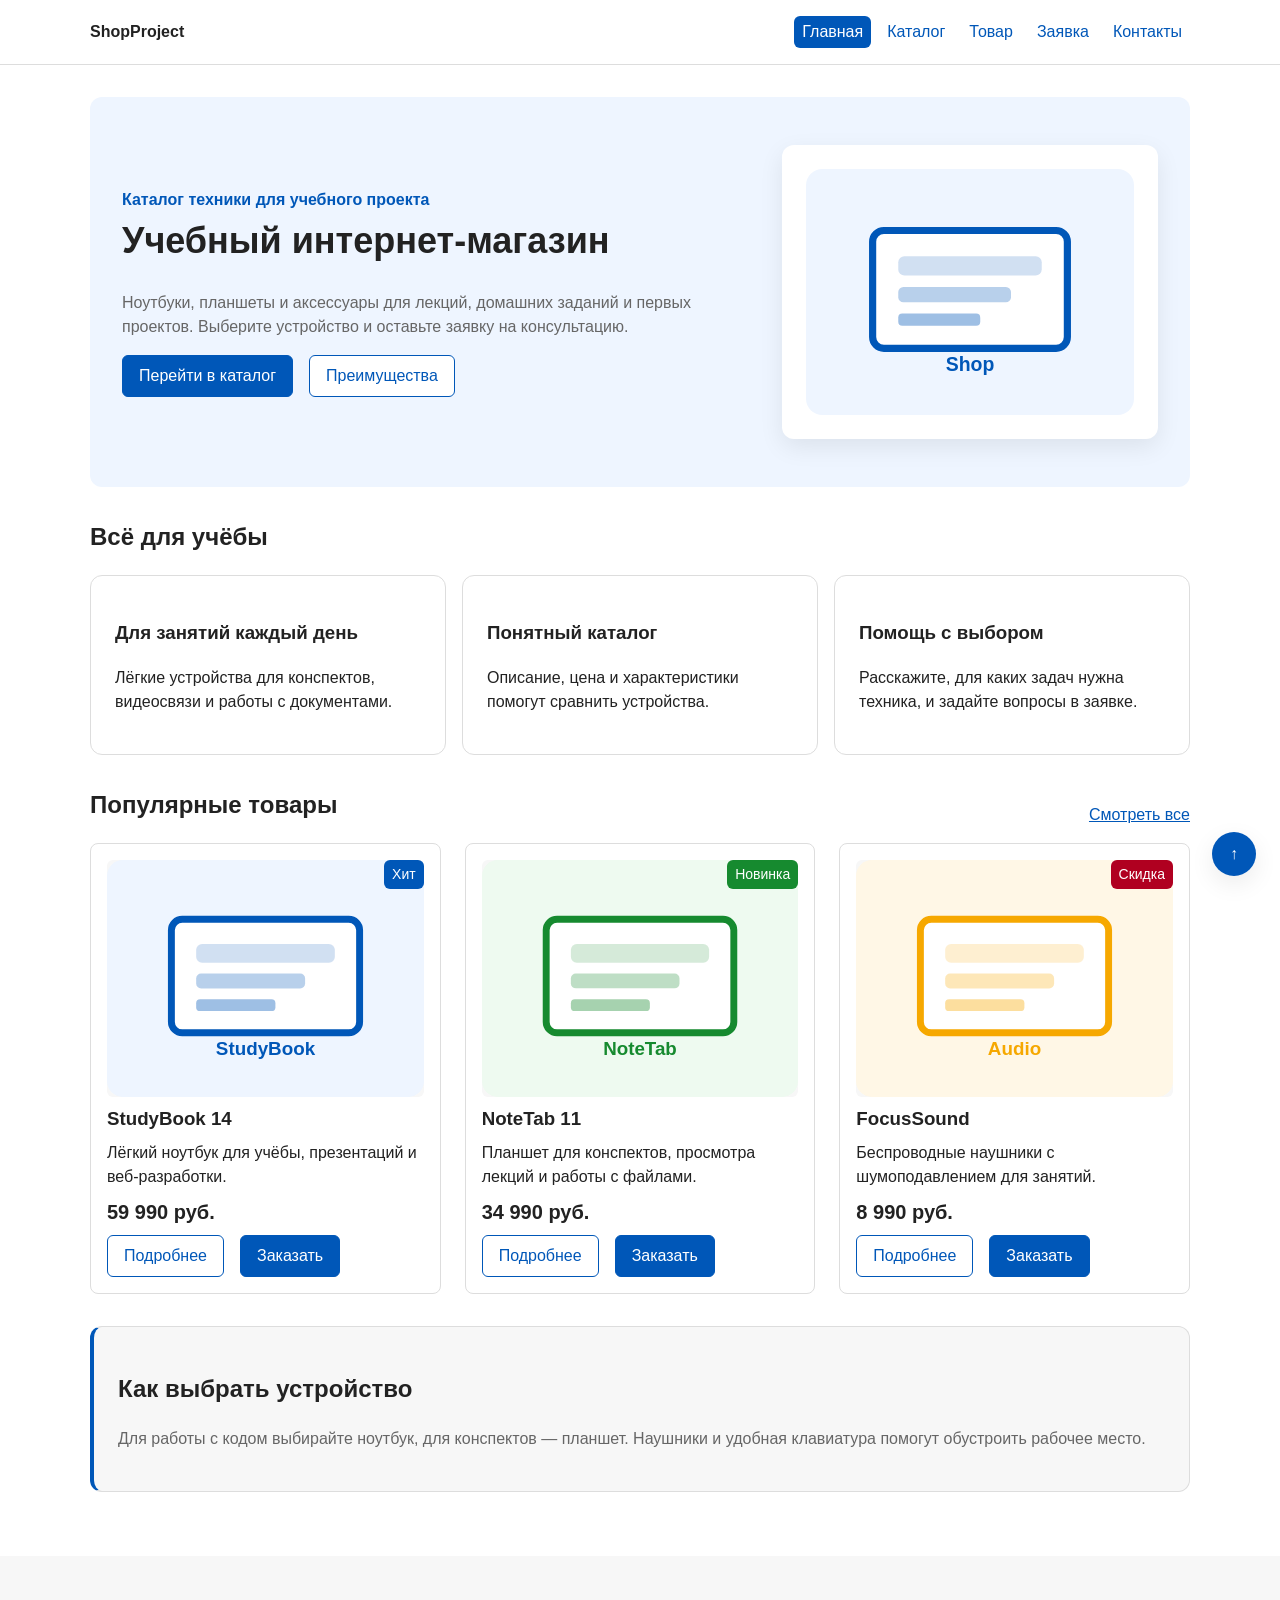
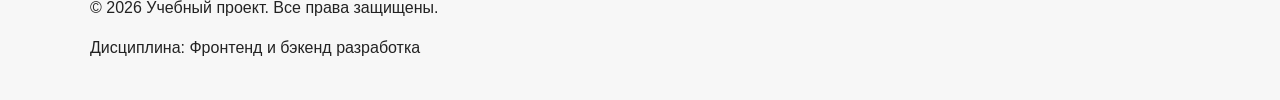
==== index.html @ aba690a2 "feat: complete product pages and accessible order flow" ====
<!DOCTYPE html>
<html lang="ru">
<head>
  <meta charset="UTF-8">
  <meta name="viewport" content="width=device-width, initial-scale=1.0">
  <meta name="description" content="Главная страница учебного интернет-магазина с популярными товарами и преимуществами.">
  <title>Учебный интернет-магазин</title>
  <link rel="stylesheet" href="css/style.css">
</head>
<body id="top">
  <header class="site-header">
    <div class="site-header__inner">
      <a class="site-header__logo" href="index.html">ShopProject</a>

      <nav class="site-nav" aria-label="Основная навигация">
        <ul class="site-nav__list">
          <li class="site-nav__item"><a class="site-nav__link site-nav__link--active" href="index.html">Главная</a></li>
          <li class="site-nav__item"><a class="site-nav__link" href="catalog.html">Каталог</a></li>
          <li class="site-nav__item"><a class="site-nav__link" href="product.html">Товар</a></li>
          <li class="site-nav__item"><a class="site-nav__link" href="order.html">Заявка</a></li>
          <li class="site-nav__item"><a class="site-nav__link" href="contacts.html">Контакты</a></li>
        </ul>
      </nav>
    </div>
  </header>

  <main>
    <section class="hero">
      <div class="hero__content">
        <p class="hero__eyebrow">Каталог техники для учебного проекта</p>
        <h1 class="hero__title">Учебный интернет-магазин</h1>
        <p class="hero__text">
          Ноутбуки, планшеты и аксессуары для лекций, домашних заданий и первых проектов.
          Выберите устройство и оставьте заявку на консультацию.
        </p>
        <div class="hero__actions">
          <a class="button" href="catalog.html">Перейти в каталог</a>
          <a class="button button--secondary" href="#advantages">Преимущества</a>
        </div>
      </div>
      <div class="hero__media" aria-hidden="true">
        <img src="images/hero-device.svg" alt="">
      </div>
    </section>

    <section class="section" id="advantages">
      <h2 class="section__title">Всё для учёбы</h2>
      <div class="advantages-grid">
        <article class="advantage-card">
          <h3 class="advantage-card__title">Для занятий каждый день</h3>
          <p class="advantage-card__text">Лёгкие устройства для конспектов, видеосвязи и работы с документами.</p>
        </article>
        <article class="advantage-card">
          <h3 class="advantage-card__title">Понятный каталог</h3>
          <p class="advantage-card__text">Описание, цена и характеристики помогут сравнить устройства.</p>
        </article>
        <article class="advantage-card">
          <h3 class="advantage-card__title">Помощь с выбором</h3>
          <p class="advantage-card__text">Расскажите, для каких задач нужна техника, и задайте вопросы в заявке.</p>
        </article>
      </div>
    </section>

    <section class="section" id="popular">
      <div class="section__header">
        <h2 class="section__title">Популярные товары</h2>
        <a class="section__link" href="catalog.html">Смотреть все</a>
      </div>

      <div class="product-grid product-grid--preview">
        <article class="product-card product-card--hit">
          <span class="product-card__badge">Хит</span>
          <img class="product-card__image" src="images/product-laptop.svg" alt="Ноутбук StudyBook 14">
          <h3 class="product-card__title">StudyBook 14</h3>
          <p class="product-card__description">Лёгкий ноутбук для учёбы, презентаций и веб-разработки.</p>
          <p class="product-card__price">59 990 руб.</p>
          <div class="product-card__actions">
            <a class="button button--secondary" href="product.html">Подробнее</a>
            <button class="button product-card__button" type="button" data-product="StudyBook 14">Заказать</button>
          </div>
        </article>

        <article class="product-card product-card--new">
          <span class="product-card__badge">Новинка</span>
          <img class="product-card__image" src="images/product-tablet.svg" alt="Планшет NoteTab 11">
          <h3 class="product-card__title">NoteTab 11</h3>
          <p class="product-card__description">Планшет для конспектов, просмотра лекций и работы с файлами.</p>
          <p class="product-card__price">34 990 руб.</p>
          <div class="product-card__actions">
            <a class="button button--secondary" href="product-notetab.html">Подробнее</a>
            <button class="button product-card__button" type="button" data-product="NoteTab 11">Заказать</button>
          </div>
        </article>

        <article class="product-card product-card--discount">
          <span class="product-card__badge">Скидка</span>
          <img class="product-card__image" src="images/product-headphones.svg" alt="Наушники FocusSound">
          <h3 class="product-card__title">FocusSound</h3>
          <p class="product-card__description">Беспроводные наушники с шумоподавлением для занятий.</p>
          <p class="product-card__price">8 990 руб.</p>
          <div class="product-card__actions">
            <a class="button button--secondary" href="product-focussound.html">Подробнее</a>
            <button class="button product-card__button" type="button" data-product="FocusSound">Заказать</button>
          </div>
        </article>
      </div>
    </section>

    <aside class="aside-info">
      <h2 class="aside-info__title">Как выбрать устройство</h2>
      <p class="aside-info__text">
        Для работы с кодом выбирайте ноутбук, для конспектов — планшет.
        Наушники и удобная клавиатура помогут обустроить рабочее место.
      </p>
    </aside>

    <p class="success-message" id="success-message" role="status" hidden>
      Данные проверены. Это учебная форма: заявка не отправляется на сервер.
    </p>

    <dialog class="order-dialog" id="order-dialog" aria-labelledby="order-dialog-title">
      <h2 class="order-dialog__title" id="order-dialog-title">Быстрая заявка</h2>

      <form class="order-form" id="order-form" action="#" method="post">
        <div class="order-form__field form-field">
          <label class="order-form__label" for="selected-product">Выбранный товар</label>
          <input class="order-form__input" type="text" id="selected-product" name="product" readonly required>
        </div>

        <div class="order-form__field form-field">
          <label class="order-form__label" for="customer-name">Имя</label>
          <input class="order-form__input" type="text" id="customer-name" name="customer-name" required>
        </div>

        <div class="order-form__field form-field">
          <label class="order-form__label" for="customer-email">E-mail</label>
          <input class="order-form__input" type="email" id="customer-email" name="customer-email" required>
        </div>

        <div class="order-form__field form-field">
          <label class="order-form__label" for="customer-phone">Телефон</label>
          <input class="order-form__input" type="tel" id="customer-phone" name="customer-phone" required>
          <small>Например: +7 900 000-00-00</small>
        </div>

        <div class="order-form__field form-field">
          <label class="order-form__label" for="order-topic">Тема заявки</label>
          <select class="order-form__input" id="order-topic" name="order-topic" required>
            <option value="">Выберите тему</option>
            <option value="purchase">Покупка товара</option>
            <option value="consultation">Консультация</option>
            <option value="delivery">Доставка</option>
          </select>
        </div>

        <div class="order-form__field form-field">
          <label class="order-form__label" for="order-comment">Комментарий</label>
          <textarea class="order-form__input" id="order-comment" name="order-comment" rows="4"></textarea>
        </div>

        <div class="order-form__field form-field">
          <label class="order-form__checkbox" for="agreement">
            <input type="checkbox" id="agreement" name="agreement" required>
            Согласен на обработку данных
          </label>
        </div>

        <div class="order-form__actions form-actions">
          <button class="button" id="submit-order" type="submit" disabled>Отправить заявку</button>
          <button class="button button--secondary" type="button" id="close-order-dialog">Закрыть</button>
        </div>
      </form>
    </dialog>
  </main>

  <footer class="site-footer" id="contacts">
    <div class="site-footer__inner">
      <p>&copy; 2026 Учебный проект. Все права защищены.</p>
      <p>Дисциплина: Фронтенд и бэкенд разработка</p>
    </div>
  </footer>

  <a class="back-to-top" href="#top" aria-label="Вернуться наверх">↑</a>
  <script src="js/main.js"></script>
</body>
</html>
---- css/style.css ----
/* ===============================
1. Переменные проекта
=============================== */
:root {
  --color-bg: #ffffff;
  --color-text: #222222;
  --color-muted: #666666;
  --color-primary: #0057b8;
  --color-primary-dark: #003f86;
  --color-border: #dddddd;
  --color-surface: #f7f7f7;
  --color-surface-accent: #eef5ff;
  --color-danger: #b00020;
  --color-success: #168a2f;
  --color-success-bg: #eefaf0;
  --color-warning: #f6a800;
  --color-white: #ffffff;
  --shadow-sm: 0 8px 24px rgba(0, 0, 0, 0.08);

  --space-xs: 4px;
  --space-sm: 8px;
  --space-md: 16px;
  --space-lg: 24px;
  --space-xl: 32px;
  --space-xxl: 48px;

  --radius-sm: 6px;
  --radius-md: 8px;
  --radius-lg: 12px;

  --container-width: 1100px;
}

/* ===============================
2. Базовые стили
=============================== */
* {
  box-sizing: border-box;
}

html {
  scroll-behavior: smooth;
  scroll-padding-top: 160px;
}

body {
  margin: 0;
  font-family: Arial, sans-serif;
  line-height: 1.5;
  color: var(--color-text);
  background-color: var(--color-bg);
}

img {
  display: block;
  max-width: 100%;
}

main {
  padding: var(--space-xl) var(--space-lg);
}

/* ===============================
3. Общие элементы интерфейса
=============================== */
a {
  color: var(--color-primary);
}

a:hover {
  color: var(--color-primary-dark);
}

a:focus-visible,
button:focus-visible,
input:focus-visible,
select:focus-visible,
textarea:focus-visible {
  outline: 2px solid var(--color-primary);
  outline-offset: 3px;
}

.button {
  display: inline-flex;
  align-items: center;
  justify-content: center;
  min-height: 40px;
  padding: var(--space-sm) var(--space-md);
  color: var(--color-white);
  background-color: var(--color-primary);
  font: inherit;
  text-decoration: none;
  border: 1px solid var(--color-primary);
  border-radius: var(--radius-sm);
  cursor: pointer;
}

.button:hover {
  color: var(--color-white);
  background-color: var(--color-primary-dark);
  border-color: var(--color-primary-dark);
}

.button:disabled,
.button--disabled {
  opacity: 0.6;
  cursor: not-allowed;
}

.button--secondary {
  color: var(--color-primary);
  background-color: var(--color-white);
}

.button:disabled:hover {
  background-color: var(--color-primary);
  border-color: var(--color-primary);
}

.button--secondary:hover {
  color: var(--color-primary-dark);
  background-color: var(--color-surface-accent);
}

/* ===============================
4. Шапка, навигация и подвал
=============================== */
.site-header {
  position: sticky;
  top: 0;
  z-index: 10;
  padding: var(--space-md) var(--space-lg);
  background-color: var(--color-white);
  border-bottom: 1px solid var(--color-border);
}

.site-header__inner,
.site-footer__inner {
  max-width: var(--container-width);
  margin: 0 auto;
}

.site-header__inner {
  display: flex;
  align-items: center;
  justify-content: space-between;
  gap: var(--space-lg);
}

.site-header__logo {
  font-weight: bold;
  text-decoration: none;
  color: var(--color-text);
}

.site-nav__list {
  display: flex;
  flex-wrap: wrap;
  gap: var(--space-sm);
  padding: 0;
  margin: 0;
  list-style: none;
}

.site-nav__link {
  display: inline-flex;
  padding: var(--space-xs) var(--space-sm);
  text-decoration: none;
  border-radius: var(--radius-sm);
}

.site-nav__link:hover,
.site-nav__link--active {
  color: var(--color-white);
  background-color: var(--color-primary);
}

.site-footer {
  padding: var(--space-lg);
  background-color: var(--color-surface);
}

.back-to-top {
  position: fixed;
  right: var(--space-lg);
  bottom: var(--space-lg);
  z-index: 20;
  display: inline-flex;
  align-items: center;
  justify-content: center;
  width: 44px;
  height: 44px;
  color: var(--color-white);
  text-decoration: none;
  background-color: var(--color-primary);
  border-radius: 50%;
  box-shadow: var(--shadow-sm);
}

/* ===============================
5. Компоненты страницы
=============================== */
.hero,
.section,
.page-intro,
.aside-info,
.form-section,
.contacts-grid,
.catalog-layout,
.product-detail {
  max-width: var(--container-width);
  margin: 0 auto var(--space-xl);
}

.hero {
  display: grid;
  grid-template-columns: minmax(0, 1.25fr) minmax(240px, 0.75fr);
  gap: var(--space-xl);
  align-items: center;
  padding: var(--space-xxl) var(--space-xl);
  background-color: var(--color-surface-accent);
  border-radius: var(--radius-lg);
}

.hero__eyebrow,
.page-intro__eyebrow,
.product-card__category,
.product-detail__category {
  margin: 0 0 var(--space-sm);
  color: var(--color-primary);
  font-weight: bold;
}

.hero__title,
.page-intro__title,
.section__title,
.product-detail__title {
  margin-top: 0;
}

.hero__title,
.page-intro__title {
  font-size: 36px;
  line-height: 1.15;
}

.hero__text,
.page-intro__text,
.section__text,
.product-detail__text,
.aside-info__text {
  color: var(--color-muted);
}

.hero__actions,
.product-card__actions,
.product-detail__actions,
.form-actions {
  display: flex;
  flex-wrap: wrap;
  gap: var(--space-md);
}

.hero__media {
  padding: var(--space-lg);
  background-color: var(--color-white);
  border-radius: var(--radius-lg);
  box-shadow: var(--shadow-sm);
}

.section__header {
  display: flex;
  align-items: center;
  justify-content: space-between;
  gap: var(--space-md);
}

.advantages-grid,
.contacts-grid {
  display: grid;
  grid-template-columns: repeat(3, 1fr);
  gap: var(--space-md);
}

.advantage-card,
.contact-card,
.aside-info,
.form-section,
.product-detail {
  padding: var(--space-lg);
  border: 1px solid var(--color-border);
  border-radius: var(--radius-lg);
  background-color: var(--color-bg);
}

.aside-info {
  border-left: 4px solid var(--color-primary);
  background-color: var(--color-surface);
}

/* ===============================
6. Каталог и карточки
=============================== */
.catalog-layout {
  display: grid;
  grid-template-columns: 260px minmax(0, 1fr);
  gap: var(--space-xl);
  align-items: start;
}

.catalog-filter {
  position: sticky;
  top: 88px;
  z-index: 5;
  padding: var(--space-lg);
  border: 1px solid var(--color-border);
  border-radius: var(--radius-lg);
  background-color: var(--color-surface);
}

.catalog-filter__title,
.catalog-filter__subtitle {
  margin-top: 0;
}

.catalog-filter__group {
  margin-bottom: var(--space-lg);
}

.catalog-filter__option {
  display: block;
  margin-bottom: var(--space-sm);
}

.product-grid {
  display: grid;
  grid-template-columns: repeat(2, minmax(0, 1fr));
  gap: var(--space-lg);
}

.product-grid--preview {
  grid-template-columns: repeat(3, minmax(0, 1fr));
}

.product-card {
  position: relative;
  display: flex;
  flex-direction: column;
  gap: var(--space-sm);
  padding: var(--space-md);
  border: 1px solid var(--color-border);
  border-radius: var(--radius-md);
  background-color: var(--color-bg);
}

.product-card:hover {
  border-color: var(--color-primary);
  box-shadow: var(--shadow-sm);
}

.product-card__badge,
.product-detail__badge {
  position: absolute;
  top: var(--space-md);
  right: var(--space-md);
  z-index: 2;
  padding: var(--space-xs) var(--space-sm);
  color: var(--color-white);
  font-size: 14px;
  background-color: var(--color-primary);
  border-radius: var(--radius-sm);
}

.product-card--discount .product-card__badge {
  background-color: var(--color-danger);
}

.product-card--new .product-card__badge {
  background-color: var(--color-success);
}

.product-card__image {
  width: 100%;
  aspect-ratio: 4 / 3;
  object-fit: cover;
  border-radius: var(--radius-sm);
  background-color: var(--color-surface);
}

.product-card__title,
.product-card__description,
.product-card__price {
  margin: 0;
}

.product-card__price,
.product-detail__price {
  font-weight: bold;
  font-size: 20px;
}

.product-card__actions {
  margin-top: auto;
}

/* ===============================
7. Карточка товара и таблица
=============================== */
.product-detail {
  position: relative;
  display: grid;
  grid-template-columns: minmax(280px, 0.9fr) minmax(0, 1.1fr);
  gap: var(--space-xl);
  align-items: center;
}

.product-detail__media {
  position: relative;
  padding: var(--space-lg);
  background-color: var(--color-surface-accent);
  border-radius: var(--radius-lg);
}

.table-wrap {
  overflow-x: auto;
}

.spec-table {
  width: 100%;
  border-collapse: collapse;
  background-color: var(--color-bg);
}

.spec-table__caption {
  margin-bottom: var(--space-sm);
  font-weight: bold;
  text-align: left;
}

.spec-table th,
.spec-table td {
  padding: var(--space-sm) var(--space-md);
  text-align: left;
  border: 1px solid var(--color-border);
}

.spec-table thead th {
  color: var(--color-white);
  background-color: var(--color-primary);
}

.spec-table tbody th {
  background-color: var(--color-surface);
}

/* ===============================
8. Форма и модальное окно
=============================== */
.order-dialog {
  width: min(100% - 32px, 560px);
  padding: var(--space-lg);
  border: none;
  border-radius: var(--radius-lg);
  z-index: 30;
}

.order-dialog::backdrop {
  background-color: rgba(0, 0, 0, 0.5);
}

.form-section {
  display: grid;
  grid-template-columns: 0.8fr 1.2fr;
  gap: var(--space-xl);
  align-items: start;
}

.form-field {
  margin-bottom: var(--space-md);
}

.form-field label,
.order-form__label {
  display: block;
  margin-bottom: var(--space-xs);
}

.form-field input,
.form-field select,
.form-field textarea,
.order-form__input {
  width: 100%;
  padding: 10px 12px;
  border: 1px solid var(--color-border);
  border-radius: var(--radius-sm);
  font: inherit;
}

.form-field input[type="checkbox"] {
  width: auto;
}

.order-form__checkbox {
  display: flex;
  gap: var(--space-sm);
  align-items: flex-start;
}

.form-field small {
  display: block;
  margin-top: var(--space-xs);
  color: var(--color-muted);
}

.form-field input:hover,
.form-field select:hover,
.form-field textarea:hover,
.order-form__input:hover {
  border-color: var(--color-primary);
}

[aria-invalid="true"] {
  border-color: var(--color-danger);
}

.success-message {
  max-width: var(--container-width);
  margin: var(--space-lg) auto;
  padding: var(--space-md);
  border-left: 4px solid var(--color-success);
  background-color: var(--color-success-bg);
}

@media (max-width: 860px) {
  .site-header__inner,
  .hero,
  .catalog-layout,
  .product-detail,
  .form-section {
    grid-template-columns: 1fr;
  }

  .site-header__inner {
    align-items: flex-start;
    flex-direction: column;
  }

  .product-grid,
  .product-grid--preview,
  .advantages-grid,
  .contacts-grid {
    grid-template-columns: 1fr;
  }

  .catalog-filter {
    position: static;
  }
}
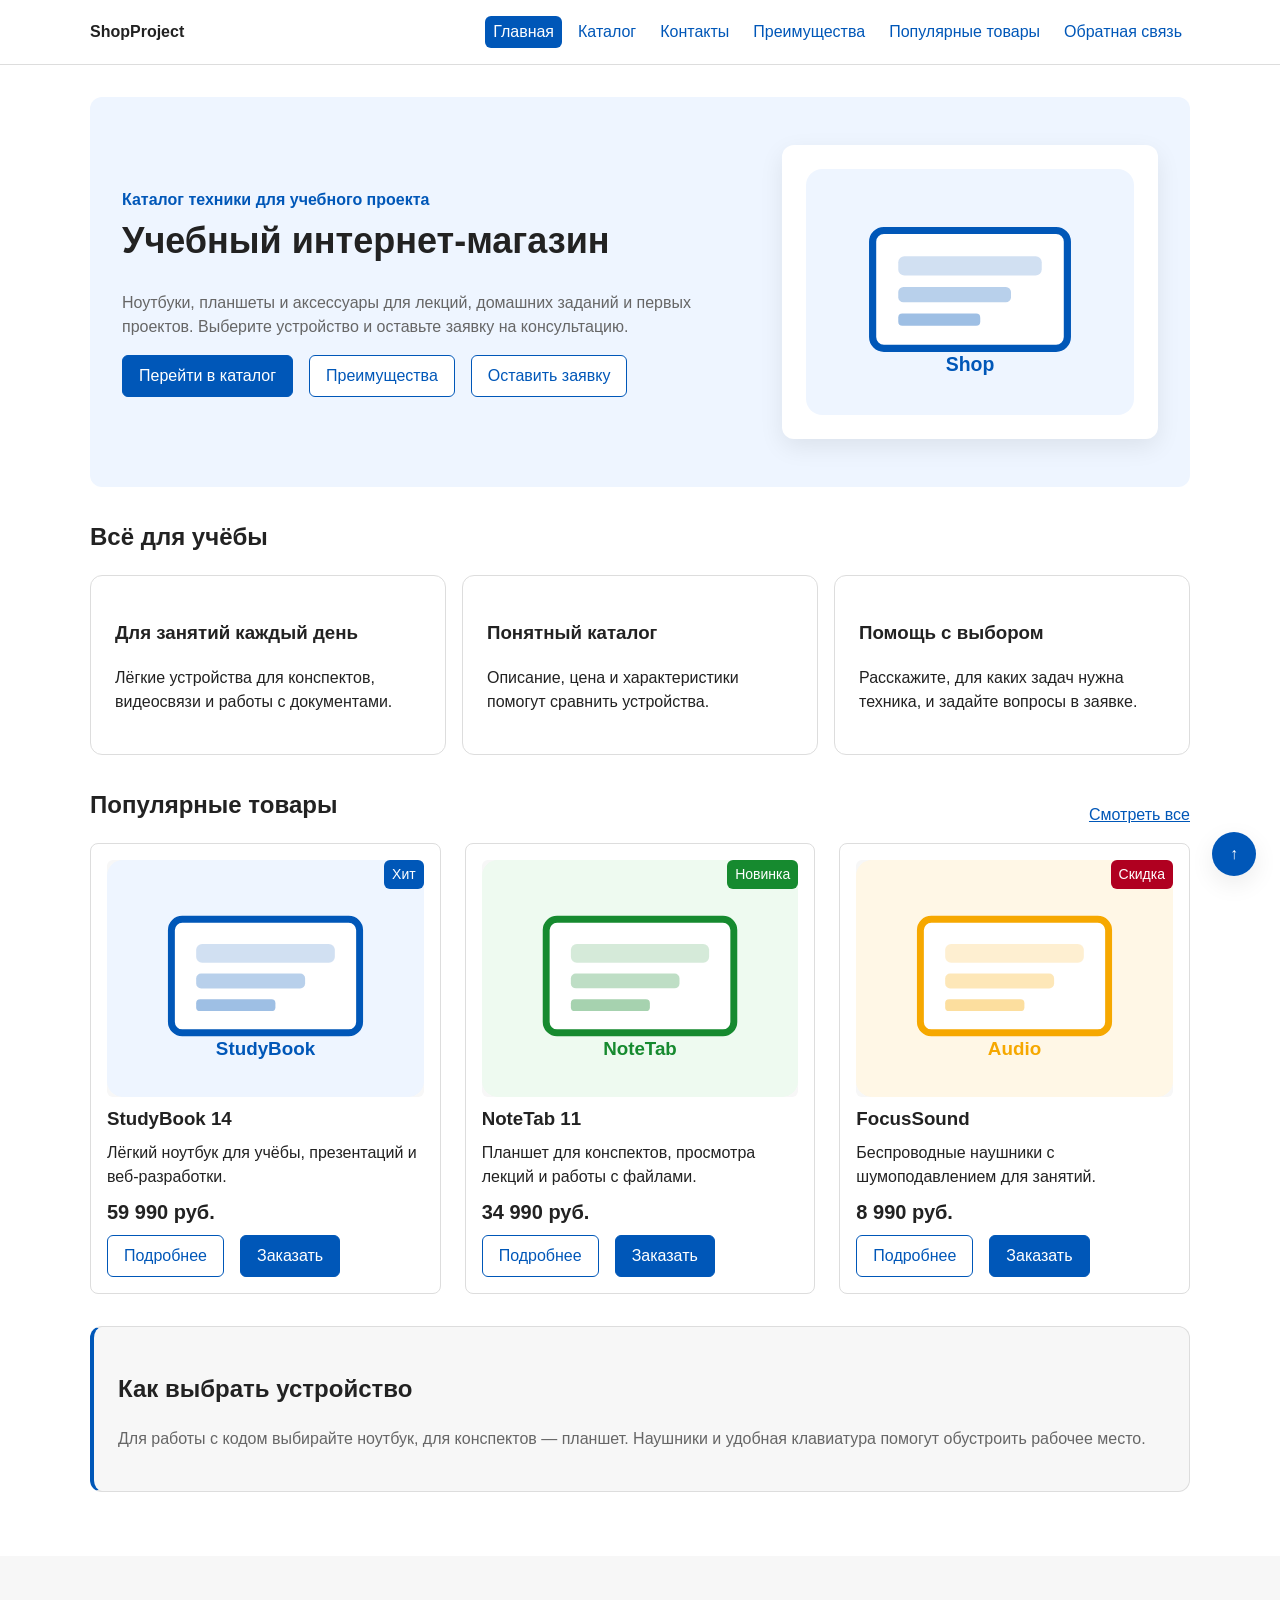
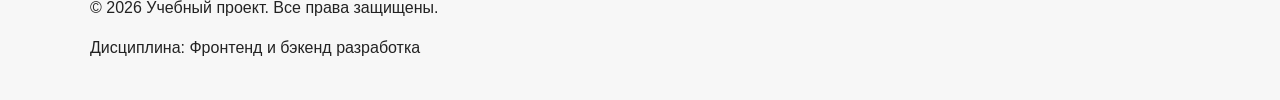
==== commit 38a31306: "feat: add multi-page structure navigation and anchors" ====
--- a/index.html
+++ b/index.html
@@ -14,11 +14,12 @@
 
       <nav class="site-nav" aria-label="Основная навигация">
         <ul class="site-nav__list">
-          <li class="site-nav__item"><a class="site-nav__link site-nav__link--active" href="index.html">Главная</a></li>
+          <li class="site-nav__item"><a class="site-nav__link site-nav__link--active" href="index.html" aria-current="page">Главная</a></li>
           <li class="site-nav__item"><a class="site-nav__link" href="catalog.html">Каталог</a></li>
-          <li class="site-nav__item"><a class="site-nav__link" href="product.html">Товар</a></li>
-          <li class="site-nav__item"><a class="site-nav__link" href="order.html">Заявка</a></li>
           <li class="site-nav__item"><a class="site-nav__link" href="contacts.html">Контакты</a></li>
+          <li class="site-nav__item"><a class="site-nav__link" href="index.html#advantages">Преимущества</a></li>
+          <li class="site-nav__item"><a class="site-nav__link" href="index.html#popular">Популярные товары</a></li>
+          <li class="site-nav__item"><a class="site-nav__link" href="index.html#contacts">Обратная связь</a></li>
         </ul>
       </nav>
     </div>
@@ -36,6 +37,7 @@
         <div class="hero__actions">
           <a class="button" href="catalog.html">Перейти в каталог</a>
           <a class="button button--secondary" href="#advantages">Преимущества</a>
+          <a class="button button--secondary" href="order.html">Оставить заявку</a>
         </div>
       </div>
       <div class="hero__media" aria-hidden="true">
--- a/css/style.css
+++ b/css/style.css
@@ -40,7 +40,12 @@
 
 html {
   scroll-behavior: smooth;
-  scroll-padding-top: 160px;
+  scroll-padding-top: 300px;
+}
+
+:target {
+  outline: 2px dashed var(--color-primary);
+  outline-offset: 4px;
 }
 
 body {
@@ -178,6 +183,27 @@
 .site-footer {
   padding: var(--space-lg);
   background-color: var(--color-surface);
+}
+
+.breadcrumbs {
+  max-width: var(--container-width);
+  margin: 0 auto var(--space-md);
+  font-size: 14px;
+  color: var(--color-muted);
+}
+
+.breadcrumbs a {
+  color: var(--color-primary);
+}
+
+.breadcrumbs span::before {
+  content: " / ";
+  color: var(--color-muted);
+}
+
+.breadcrumbs a + a::before {
+  content: " / ";
+  color: var(--color-muted);
 }
 
 .back-to-top {
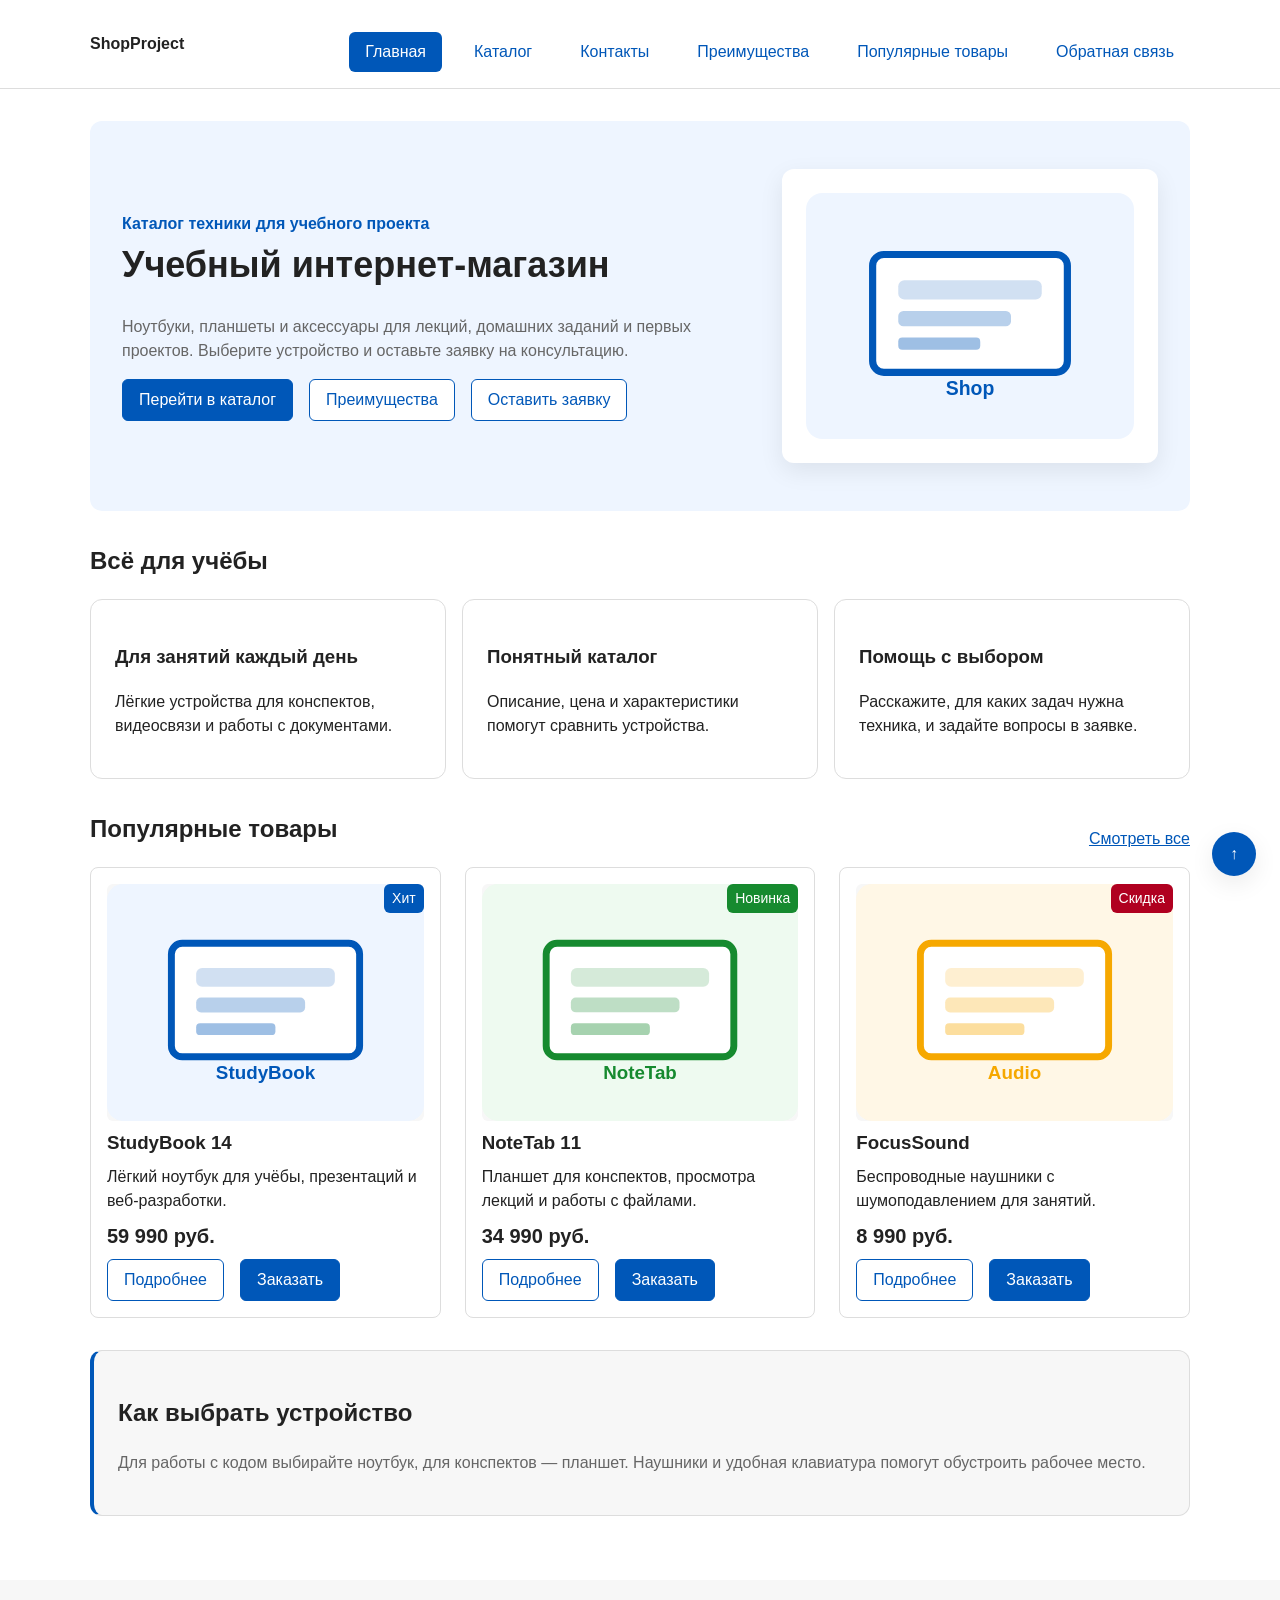
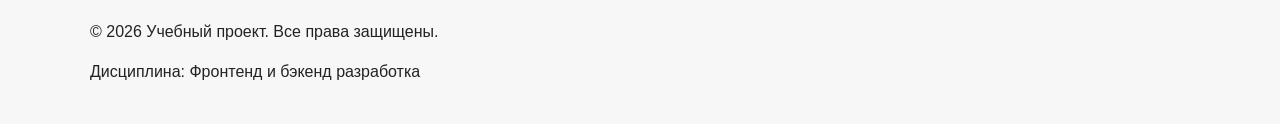
==== commit 70f79a68: "feat: add flex navigation and grid catalog layout" ====
--- a/index.html
+++ b/index.html
@@ -69,7 +69,7 @@
         <a class="section__link" href="catalog.html">Смотреть все</a>
       </div>
 
-      <div class="product-grid product-grid--preview">
+      <div class="products-grid products-grid--preview">
         <article class="product-card product-card--hit">
           <span class="product-card__badge">Хит</span>
           <img class="product-card__image" src="images/product-laptop.svg" alt="Ноутбук StudyBook 14">
--- a/css/style.css
+++ b/css/style.css
@@ -161,15 +161,17 @@
 .site-nav__list {
   display: flex;
   flex-wrap: wrap;
-  gap: var(--space-sm);
+  justify-content: center;
+  align-items: center;
+  gap: var(--space-md);
   padding: 0;
-  margin: 0;
+  margin: var(--space-md) 0 0;
   list-style: none;
 }
 
 .site-nav__link {
-  display: inline-flex;
-  padding: var(--space-xs) var(--space-sm);
+  display: inline-block;
+  padding: var(--space-sm) var(--space-md);
   text-decoration: none;
   border-radius: var(--radius-sm);
 }
@@ -330,41 +332,69 @@
 .catalog-layout {
   display: grid;
   grid-template-columns: 260px minmax(0, 1fr);
-  gap: var(--space-xl);
+  grid-template-areas: "filters products";
+  gap: var(--space-lg);
   align-items: start;
 }
 
-.catalog-filter {
+.catalog-filters {
+  grid-area: filters;
   position: sticky;
-  top: 88px;
+  top: 160px;
   z-index: 5;
-  padding: var(--space-lg);
+  padding: var(--space-md);
   border: 1px solid var(--color-border);
-  border-radius: var(--radius-lg);
+  border-radius: var(--radius-md);
   background-color: var(--color-surface);
 }
 
-.catalog-filter__title,
-.catalog-filter__subtitle {
+.catalog-filters__title,
+.catalog-products__title {
   margin-top: 0;
 }
 
-.catalog-filter__group {
-  margin-bottom: var(--space-lg);
-}
-
-.catalog-filter__option {
+.catalog-products {
+  grid-area: products;
+  min-width: 0;
+}
+
+.filters-form {
+  display: grid;
+  gap: var(--space-md);
+}
+
+.filters-form fieldset {
+  min-width: 0;
+  margin: 0;
+  padding: var(--space-md);
+  border: 1px solid var(--color-border);
+  border-radius: var(--radius-sm);
+}
+
+.filters-form legend {
+  font-weight: 700;
+}
+
+.filters-form label {
   display: block;
   margin-bottom: var(--space-sm);
 }
 
-.product-grid {
+.filters-form input[type="number"] {
+  width: 100%;
+  padding: 8px 10px;
+  border: 1px solid var(--color-border);
+  border-radius: var(--radius-sm);
+  font: inherit;
+}
+
+.products-grid {
   display: grid;
-  grid-template-columns: repeat(2, minmax(0, 1fr));
+  grid-template-columns: repeat(3, minmax(0, 1fr));
   gap: var(--space-lg);
 }
 
-.product-grid--preview {
+.products-grid--preview {
   grid-template-columns: repeat(3, minmax(0, 1fr));
 }
 
@@ -373,6 +403,7 @@
   display: flex;
   flex-direction: column;
   gap: var(--space-sm);
+  margin-bottom: 0;
   padding: var(--space-md);
   border: 1px solid var(--color-border);
   border-radius: var(--radius-md);
@@ -429,6 +460,11 @@
   margin-top: auto;
 }
 
+.product-card .button {
+  margin-top: auto;
+  align-self: flex-start;
+}
+
 /* ===============================
 7. Карточка товара и таблица
 =============================== */
@@ -571,14 +607,18 @@
     flex-direction: column;
   }
 
-  .product-grid,
-  .product-grid--preview,
+  .products-grid,
+  .products-grid--preview,
   .advantages-grid,
   .contacts-grid {
     grid-template-columns: 1fr;
   }
 
-  .catalog-filter {
+  .catalog-filters {
     position: static;
   }
-}
+
+  .catalog-layout {
+    grid-template-areas: "filters" "products";
+  }
+}
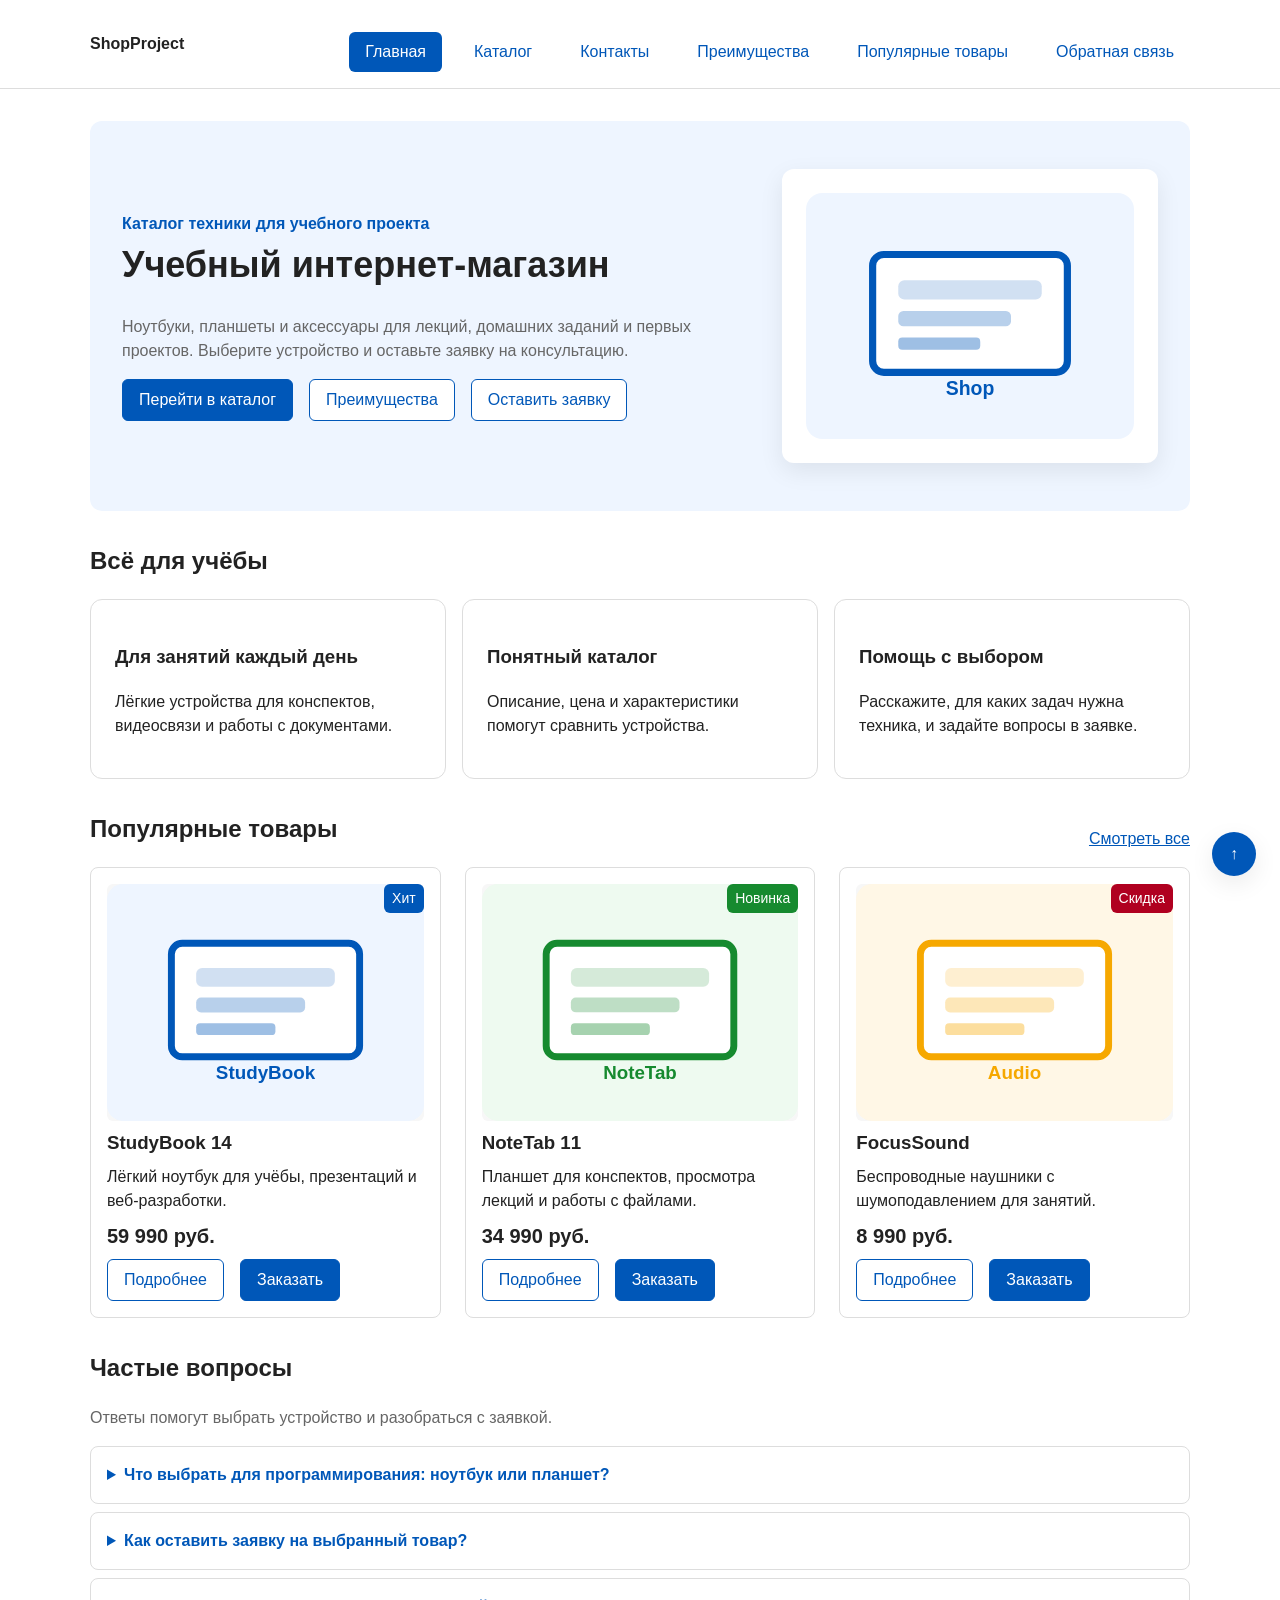
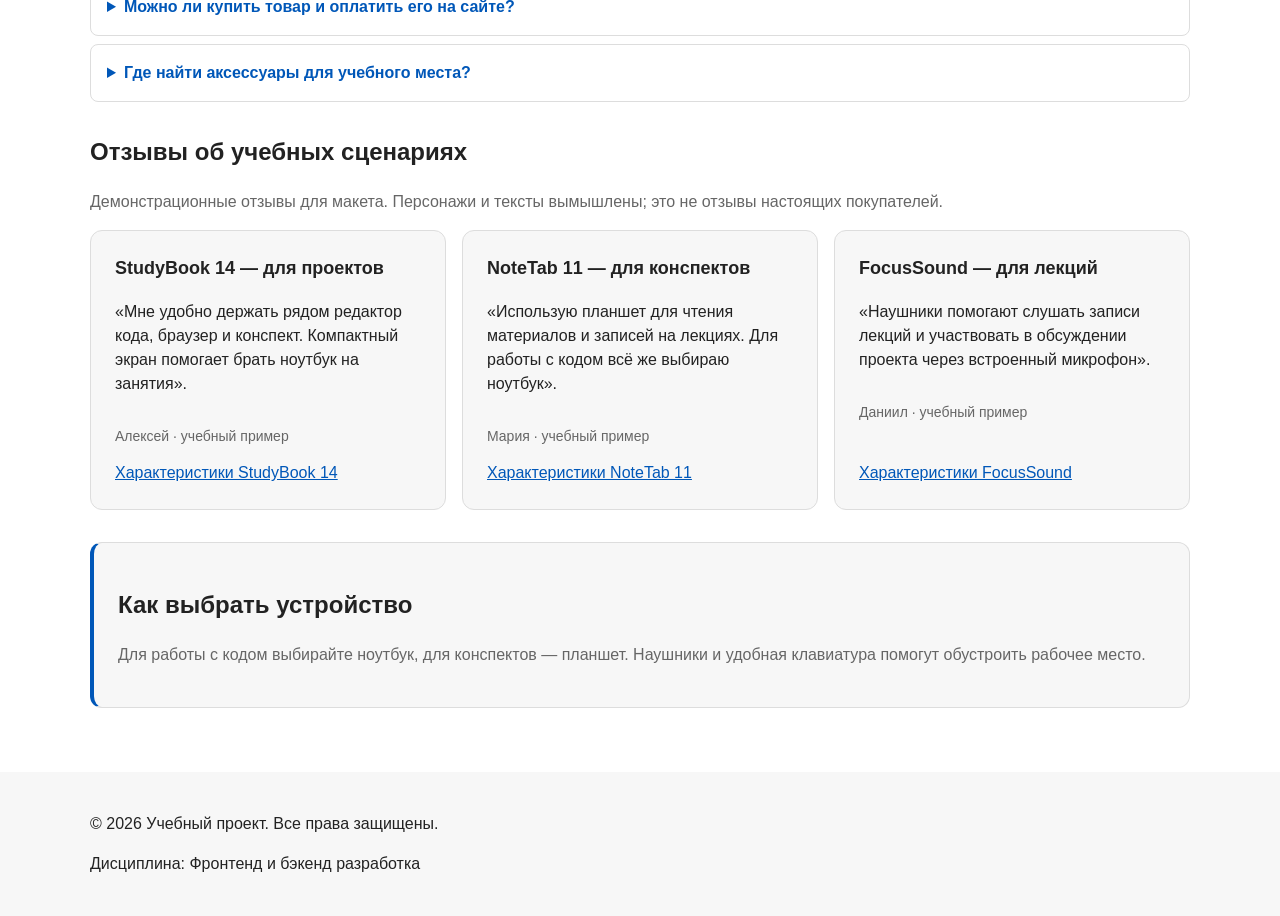
==== commit 2daf12aa: "feat: add category FAQ reviews and product comparison" ====
--- a/index.html
+++ b/index.html
@@ -10,16 +10,16 @@
 <body id="top">
   <header class="site-header">
     <div class="site-header__inner">
-      <a class="site-header__logo" href="index.html">ShopProject</a>
+      <a class="site-header__logo" href="index.html" title="Перейти на главную страницу">ShopProject</a>
 
       <nav class="site-nav" aria-label="Основная навигация">
         <ul class="site-nav__list">
-          <li class="site-nav__item"><a class="site-nav__link site-nav__link--active" href="index.html" aria-current="page">Главная</a></li>
-          <li class="site-nav__item"><a class="site-nav__link" href="catalog.html">Каталог</a></li>
-          <li class="site-nav__item"><a class="site-nav__link" href="contacts.html">Контакты</a></li>
-          <li class="site-nav__item"><a class="site-nav__link" href="index.html#advantages">Преимущества</a></li>
-          <li class="site-nav__item"><a class="site-nav__link" href="index.html#popular">Популярные товары</a></li>
-          <li class="site-nav__item"><a class="site-nav__link" href="index.html#contacts">Обратная связь</a></li>
+          <li class="site-nav__item"><a class="site-nav__link site-nav__link--active" href="index.html" aria-current="page" title="Перейти на главную страницу">Главная</a></li>
+          <li class="site-nav__item"><a class="site-nav__link" href="catalog.html" title="Открыть каталог товаров">Каталог</a></li>
+          <li class="site-nav__item"><a class="site-nav__link" href="contacts.html" title="Открыть контактную информацию">Контакты</a></li>
+          <li class="site-nav__item"><a class="site-nav__link" href="index.html#advantages" title="Перейти к преимуществам магазина">Преимущества</a></li>
+          <li class="site-nav__item"><a class="site-nav__link" href="index.html#popular" title="Перейти к популярным товарам">Популярные товары</a></li>
+          <li class="site-nav__item"><a class="site-nav__link" href="index.html#contacts" title="Перейти к разделу обратной связи">Обратная связь</a></li>
         </ul>
       </nav>
     </div>
@@ -35,9 +35,9 @@
           Выберите устройство и оставьте заявку на консультацию.
         </p>
         <div class="hero__actions">
-          <a class="button" href="catalog.html">Перейти в каталог</a>
-          <a class="button button--secondary" href="#advantages">Преимущества</a>
-          <a class="button button--secondary" href="order.html">Оставить заявку</a>
+          <a class="button" href="catalog.html" title="Открыть каталог товаров">Перейти в каталог</a>
+          <a class="button button--secondary" href="#advantages" title="Перейти к преимуществам магазина">Преимущества</a>
+          <a class="button button--secondary" href="order.html" title="Открыть форму заявки">Оставить заявку</a>
         </div>
       </div>
       <div class="hero__media" aria-hidden="true">
@@ -66,44 +66,90 @@
     <section class="section" id="popular">
       <div class="section__header">
         <h2 class="section__title">Популярные товары</h2>
-        <a class="section__link" href="catalog.html">Смотреть все</a>
+        <a class="section__link" href="catalog.html" title="Открыть каталог товаров">Смотреть все</a>
       </div>
 
       <div class="products-grid products-grid--preview">
         <article class="product-card product-card--hit">
           <span class="product-card__badge">Хит</span>
-          <img class="product-card__image" src="images/product-laptop.svg" alt="Ноутбук StudyBook 14">
+          <img class="product-card__image" src="images/product-laptop.svg" alt="Ноутбук StudyBook 14" title="Ноутбук StudyBook 14">
           <h3 class="product-card__title">StudyBook 14</h3>
           <p class="product-card__description">Лёгкий ноутбук для учёбы, презентаций и веб-разработки.</p>
           <p class="product-card__price">59 990 руб.</p>
           <div class="product-card__actions">
-            <a class="button button--secondary" href="product.html">Подробнее</a>
-            <button class="button product-card__button" type="button" data-product="StudyBook 14">Заказать</button>
+            <a class="button button--secondary product-card__button" href="product.html" title="Посмотреть характеристики StudyBook 14">Подробнее</a>
+            <button class="button product-card__button" type="button" data-product="StudyBook 14" title="Открыть заявку на StudyBook 14">Заказать</button>
           </div>
         </article>
 
         <article class="product-card product-card--new">
-          <span class="product-card__badge">Новинка</span>
-          <img class="product-card__image" src="images/product-tablet.svg" alt="Планшет NoteTab 11">
+          <span class="product-card__badge product-card__badge--new">Новинка</span>
+          <img class="product-card__image" src="images/product-tablet.svg" alt="Планшет NoteTab 11" title="Планшет NoteTab 11">
           <h3 class="product-card__title">NoteTab 11</h3>
           <p class="product-card__description">Планшет для конспектов, просмотра лекций и работы с файлами.</p>
           <p class="product-card__price">34 990 руб.</p>
           <div class="product-card__actions">
-            <a class="button button--secondary" href="product-notetab.html">Подробнее</a>
-            <button class="button product-card__button" type="button" data-product="NoteTab 11">Заказать</button>
+            <a class="button button--secondary product-card__button" href="product-notetab.html" title="Посмотреть характеристики NoteTab 11">Подробнее</a>
+            <button class="button product-card__button" type="button" data-product="NoteTab 11" title="Открыть заявку на NoteTab 11">Заказать</button>
           </div>
         </article>
 
         <article class="product-card product-card--discount">
-          <span class="product-card__badge">Скидка</span>
-          <img class="product-card__image" src="images/product-headphones.svg" alt="Наушники FocusSound">
+          <span class="product-card__badge product-card__badge--discount">Скидка</span>
+          <img class="product-card__image" src="images/product-headphones.svg" alt="Наушники FocusSound" title="Наушники FocusSound">
           <h3 class="product-card__title">FocusSound</h3>
           <p class="product-card__description">Беспроводные наушники с шумоподавлением для занятий.</p>
           <p class="product-card__price">8 990 руб.</p>
           <div class="product-card__actions">
-            <a class="button button--secondary" href="product-focussound.html">Подробнее</a>
-            <button class="button product-card__button" type="button" data-product="FocusSound">Заказать</button>
+            <a class="button button--secondary product-card__button" href="product-focussound.html" title="Посмотреть характеристики FocusSound">Подробнее</a>
+            <button class="button product-card__button" type="button" data-product="FocusSound" title="Открыть заявку на FocusSound">Заказать</button>
           </div>
+        </article>
+      </div>
+    </section>
+
+    <section class="section faq" id="faq" aria-labelledby="faq-title">
+      <h2 class="section__title" id="faq-title">Частые вопросы</h2>
+      <p class="section__text">Ответы помогут выбрать устройство и разобраться с заявкой.</p>
+      <details class="faq__item">
+        <summary class="faq__question">Что выбрать для программирования: ноутбук или планшет?</summary>
+        <p class="faq__answer">StudyBook 14 подходит для редактора кода и учебных проектов. NoteTab 11 удобнее для чтения, лекций и рукописных конспектов. Сравните устройства в <a href="catalog.html#comparison">таблице каталога</a>.</p>
+      </details>
+      <details class="faq__item">
+        <summary class="faq__question">Как оставить заявку на выбранный товар?</summary>
+        <p class="faq__answer">На главной нажмите «Заказать» в карточке: откроется окно с выбранным товаром. В каталоге эта кнопка ведёт на страницу заявки и автоматически выбирает товар.</p>
+      </details>
+      <details class="faq__item">
+        <summary class="faq__question">Можно ли купить товар и оплатить его на сайте?</summary>
+        <p class="faq__answer">Это учебный магазин. Оплаты и настоящих заказов нет: форма проверяет данные и показывает сообщение, но не отправляет заявку на сервер.</p>
+      </details>
+      <details class="faq__item">
+        <summary class="faq__question">Где найти аксессуары для учебного места?</summary>
+        <p class="faq__answer">Откройте <a href="category-accessories.html">категорию «Аксессуары»</a>: в ней собраны наушники FocusSound и клавиатура CodeKeys с описаниями и ссылками на характеристики.</p>
+      </details>
+    </section>
+
+    <section class="section reviews" id="reviews" aria-labelledby="reviews-title">
+      <h2 class="section__title" id="reviews-title">Отзывы об учебных сценариях</h2>
+      <p class="section__text">Демонстрационные отзывы для макета. Персонажи и тексты вымышлены; это не отзывы настоящих покупателей.</p>
+      <div class="reviews__list">
+        <article class="review-card">
+          <h3 class="review-card__title">StudyBook 14 — для проектов</h3>
+          <blockquote class="review-card__quote">«Мне удобно держать рядом редактор кода, браузер и конспект. Компактный экран помогает брать ноутбук на занятия».</blockquote>
+          <p class="review-card__author">Алексей · учебный пример</p>
+          <a class="review-card__link" href="product.html">Характеристики StudyBook 14</a>
+        </article>
+        <article class="review-card">
+          <h3 class="review-card__title">NoteTab 11 — для конспектов</h3>
+          <blockquote class="review-card__quote">«Использую планшет для чтения материалов и записей на лекциях. Для работы с кодом всё же выбираю ноутбук».</blockquote>
+          <p class="review-card__author">Мария · учебный пример</p>
+          <a class="review-card__link" href="product-notetab.html">Характеристики NoteTab 11</a>
+        </article>
+        <article class="review-card">
+          <h3 class="review-card__title">FocusSound — для лекций</h3>
+          <blockquote class="review-card__quote">«Наушники помогают слушать записи лекций и участвовать в обсуждении проекта через встроенный микрофон».</blockquote>
+          <p class="review-card__author">Даниил · учебный пример</p>
+          <a class="review-card__link" href="product-focussound.html">Характеристики FocusSound</a>
         </article>
       </div>
     </section>
@@ -124,28 +170,28 @@
       <h2 class="order-dialog__title" id="order-dialog-title">Быстрая заявка</h2>
 
       <form class="order-form" id="order-form" action="#" method="post">
-        <div class="order-form__field form-field">
+        <div class="order-form__field">
           <label class="order-form__label" for="selected-product">Выбранный товар</label>
           <input class="order-form__input" type="text" id="selected-product" name="product" readonly required>
         </div>
 
-        <div class="order-form__field form-field">
+        <div class="order-form__field">
           <label class="order-form__label" for="customer-name">Имя</label>
           <input class="order-form__input" type="text" id="customer-name" name="customer-name" required>
         </div>
 
-        <div class="order-form__field form-field">
+        <div class="order-form__field">
           <label class="order-form__label" for="customer-email">E-mail</label>
           <input class="order-form__input" type="email" id="customer-email" name="customer-email" required>
         </div>
 
-        <div class="order-form__field form-field">
+        <div class="order-form__field">
           <label class="order-form__label" for="customer-phone">Телефон</label>
           <input class="order-form__input" type="tel" id="customer-phone" name="customer-phone" required>
-          <small>Например: +7 900 000-00-00</small>
-        </div>
-
-        <div class="order-form__field form-field">
+          <small class="order-form__hint">Например: +7 900 000-00-00</small>
+        </div>
+
+        <div class="order-form__field">
           <label class="order-form__label" for="order-topic">Тема заявки</label>
           <select class="order-form__input" id="order-topic" name="order-topic" required>
             <option value="">Выберите тему</option>
@@ -155,21 +201,21 @@
           </select>
         </div>
 
-        <div class="order-form__field form-field">
+        <div class="order-form__field">
           <label class="order-form__label" for="order-comment">Комментарий</label>
           <textarea class="order-form__input" id="order-comment" name="order-comment" rows="4"></textarea>
         </div>
 
-        <div class="order-form__field form-field">
+        <div class="order-form__field">
           <label class="order-form__checkbox" for="agreement">
-            <input type="checkbox" id="agreement" name="agreement" required>
+            <input class="order-form__checkbox-control" type="checkbox" id="agreement" name="agreement" required>
             Согласен на обработку данных
           </label>
         </div>
 
-        <div class="order-form__actions form-actions">
-          <button class="button" id="submit-order" type="submit" disabled>Отправить заявку</button>
-          <button class="button button--secondary" type="button" id="close-order-dialog">Закрыть</button>
+        <div class="order-form__actions">
+          <button class="button" id="submit-order" type="submit" disabled title="Проверить данные заявки">Отправить заявку</button>
+          <button class="button button--secondary" type="button" id="close-order-dialog" title="Закрыть окно заявки">Закрыть</button>
         </div>
       </form>
     </dialog>
@@ -182,7 +228,7 @@
     </div>
   </footer>
 
-  <a class="back-to-top" href="#top" aria-label="Вернуться наверх">↑</a>
+  <a class="back-to-top" href="#top" aria-label="Вернуться наверх" title="Вернуться к началу страницы">↑</a>
   <script src="js/main.js"></script>
 </body>
 </html>
--- a/css/style.css
+++ b/css/style.css
@@ -194,16 +194,16 @@
   color: var(--color-muted);
 }
 
-.breadcrumbs a {
+.breadcrumbs__link {
   color: var(--color-primary);
 }
 
-.breadcrumbs span::before {
+.breadcrumbs__current::before {
   content: " / ";
   color: var(--color-muted);
 }
 
-.breadcrumbs a + a::before {
+.breadcrumbs__link + .breadcrumbs__link::before {
   content: " / ";
   color: var(--color-muted);
 }
@@ -283,7 +283,7 @@
 .hero__actions,
 .product-card__actions,
 .product-detail__actions,
-.form-actions {
+.order-form__actions {
   display: flex;
   flex-wrap: wrap;
   gap: var(--space-md);
@@ -363,7 +363,7 @@
   gap: var(--space-md);
 }
 
-.filters-form fieldset {
+.filters-form__group {
   min-width: 0;
   margin: 0;
   padding: var(--space-md);
@@ -371,16 +371,16 @@
   border-radius: var(--radius-sm);
 }
 
-.filters-form legend {
+.filters-form__legend {
   font-weight: 700;
 }
 
-.filters-form label {
+.filters-form__label {
   display: block;
   margin-bottom: var(--space-sm);
 }
 
-.filters-form input[type="number"] {
+.filters-form__input {
   width: 100%;
   padding: 8px 10px;
   border: 1px solid var(--color-border);
@@ -428,11 +428,11 @@
   border-radius: var(--radius-sm);
 }
 
-.product-card--discount .product-card__badge {
+.product-card__badge--discount {
   background-color: var(--color-danger);
 }
 
-.product-card--new .product-card__badge {
+.product-card__badge--new {
   background-color: var(--color-success);
 }
 
@@ -460,7 +460,7 @@
   margin-top: auto;
 }
 
-.product-card .button {
+.product-card__button {
   margin-top: auto;
   align-self: flex-start;
 }
@@ -499,19 +499,18 @@
   text-align: left;
 }
 
-.spec-table th,
-.spec-table td {
+.spec-table__cell {
   padding: var(--space-sm) var(--space-md);
   text-align: left;
   border: 1px solid var(--color-border);
 }
 
-.spec-table thead th {
+.spec-table__cell--head {
   color: var(--color-white);
   background-color: var(--color-primary);
 }
 
-.spec-table tbody th {
+.spec-table__cell--label {
   background-color: var(--color-surface);
 }
 
@@ -537,20 +536,17 @@
   align-items: start;
 }
 
-.form-field {
+.order-form__field {
   margin-bottom: var(--space-md);
 }
 
-.form-field label,
 .order-form__label {
   display: block;
   margin-bottom: var(--space-xs);
 }
 
-.form-field input,
-.form-field select,
-.form-field textarea,
-.order-form__input {
+.order-form__input,
+.order-form__checkbox-control {
   width: 100%;
   padding: 10px 12px;
   border: 1px solid var(--color-border);
@@ -558,30 +554,30 @@
   font: inherit;
 }
 
-.form-field input[type="checkbox"] {
+.order-form__checkbox-control {
   width: auto;
 }
 
 .order-form__checkbox {
-  display: flex;
+  display: block;
+  margin-bottom: var(--space-xs);
   gap: var(--space-sm);
   align-items: flex-start;
 }
 
-.form-field small {
+.order-form__hint {
   display: block;
   margin-top: var(--space-xs);
   color: var(--color-muted);
 }
 
-.form-field input:hover,
-.form-field select:hover,
-.form-field textarea:hover,
-.order-form__input:hover {
+.order-form__input:hover,
+.order-form__checkbox-control:hover {
   border-color: var(--color-primary);
 }
 
-[aria-invalid="true"] {
+.order-form__input[aria-invalid="true"],
+.order-form__checkbox-control[aria-invalid="true"] {
   border-color: var(--color-danger);
 }
 
@@ -622,3 +618,68 @@
     grid-template-areas: "filters" "products";
   }
 }
+
+/* Практическая №8: FAQ, отзывы, сравнение и категория */
+.faq__item {
+  margin-bottom: var(--space-sm);
+  border: 1px solid var(--color-border);
+  border-radius: var(--radius-md);
+  background-color: var(--color-bg);
+}
+.faq__question {
+  padding: var(--space-md);
+  color: var(--color-primary);
+  font-weight: bold;
+  cursor: pointer;
+}
+.faq__question:hover {
+  background-color: var(--color-surface-accent);
+}
+.faq__question:focus-visible,
+.table-wrap:focus-visible {
+  outline: 2px solid var(--color-primary);
+  outline-offset: 3px;
+}
+.faq__answer {
+  margin: 0;
+  padding: 0 var(--space-md) var(--space-md);
+}
+.reviews__list {
+  display: grid;
+  grid-template-columns: repeat(3, minmax(0, 1fr));
+  gap: var(--space-md);
+}
+.review-card {
+  display: flex;
+  flex-direction: column;
+  padding: var(--space-lg);
+  border: 1px solid var(--color-border);
+  border-radius: var(--radius-lg);
+  background-color: var(--color-surface);
+}
+.review-card__title {
+  margin-top: 0;
+  font-size: 18px;
+}
+.review-card__quote {
+  margin: 0 0 var(--space-md);
+}
+.review-card__author {
+  color: var(--color-muted);
+  font-size: 14px;
+}
+.review-card__link {
+  margin-top: auto;
+}
+.comparison__table {
+  min-width: 800px;
+}
+.products-grid--category {
+  grid-template-columns: repeat(2, minmax(0, 1fr));
+}
+@media (max-width: 860px) {
+  .reviews__list,
+  .products-grid--category {
+    grid-template-columns: 1fr;
+  }
+}
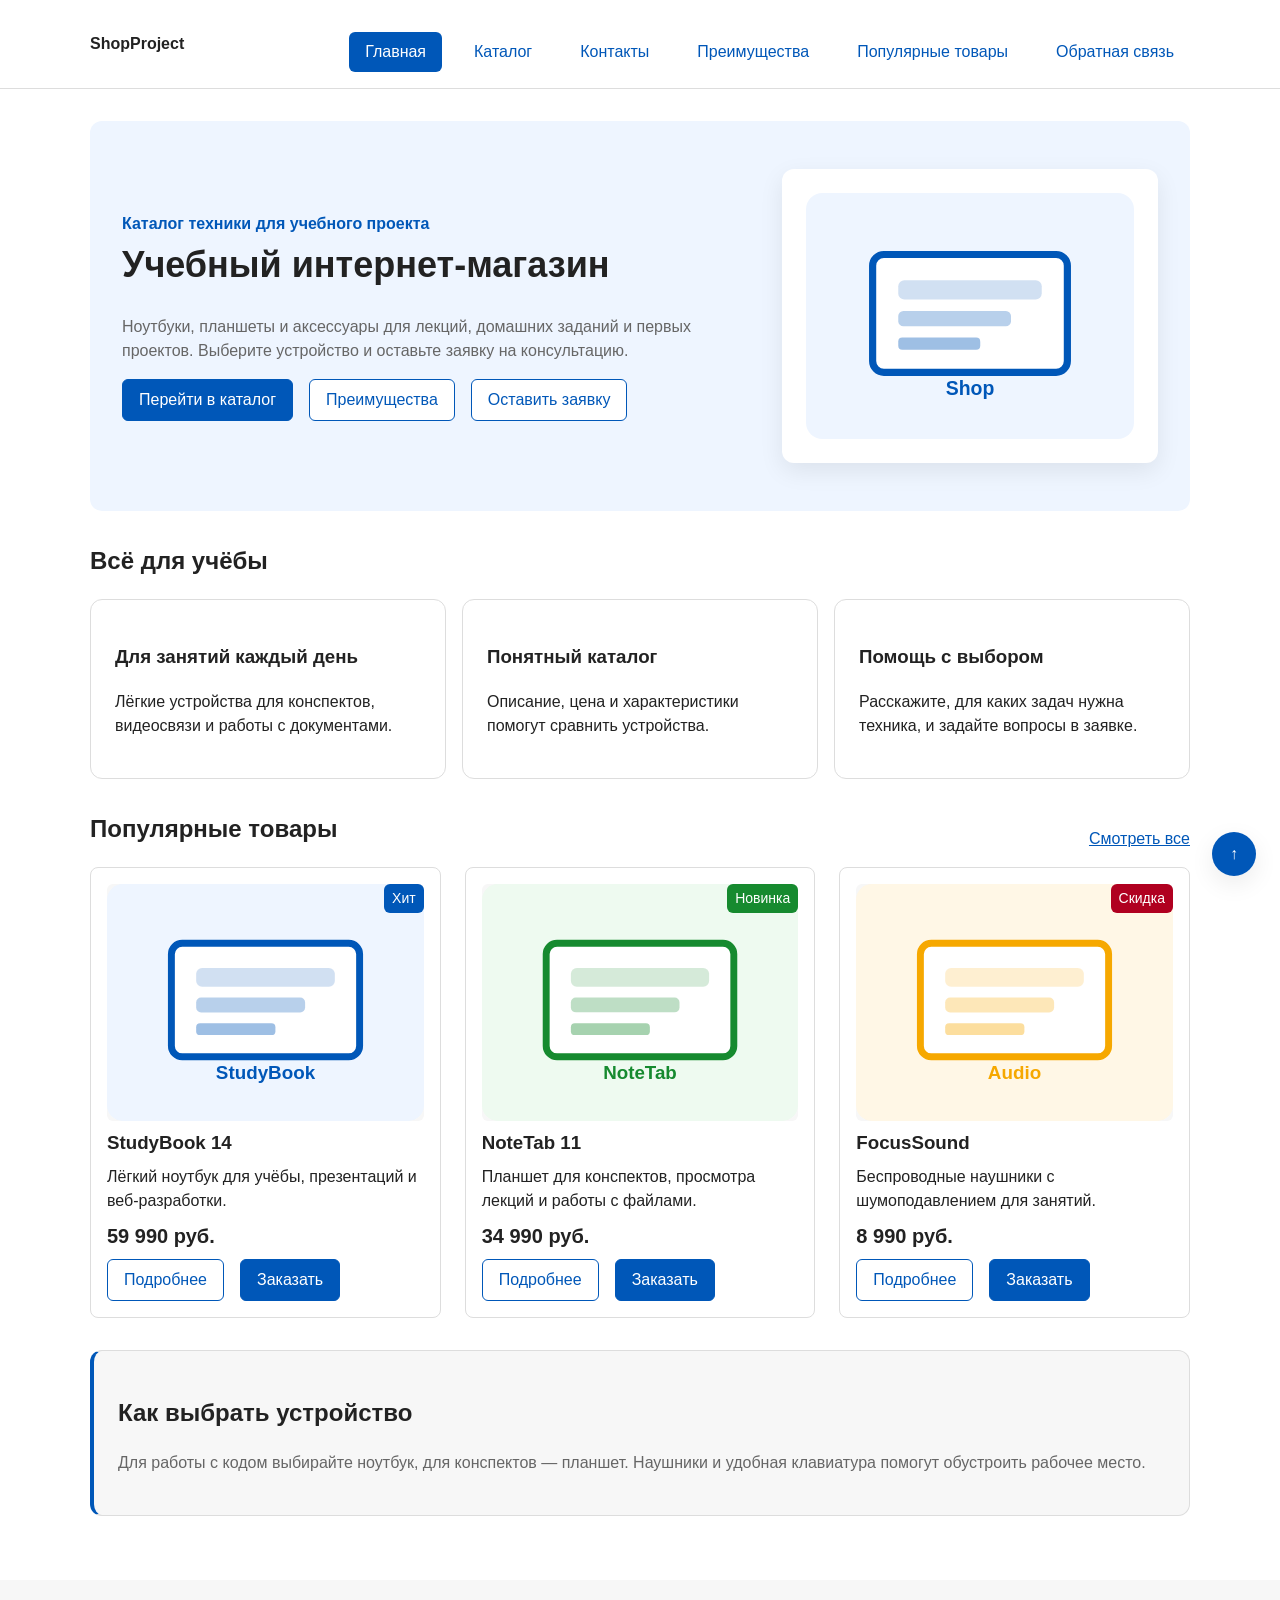
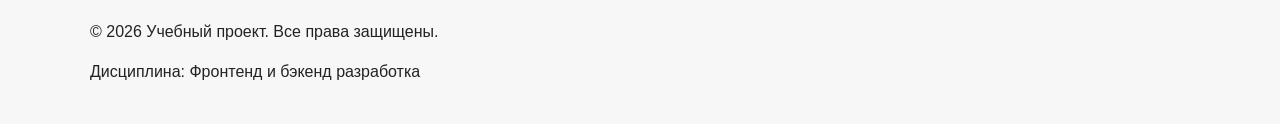
==== commit 16aba108: "Merge pull request #8 from slawsva/refactor/bem-css-classes Complete BEM refactoring for shop compon" ====
--- a/index.html
+++ b/index.html
@@ -108,52 +108,6 @@
       </div>
     </section>
 
-    <section class="section faq" id="faq" aria-labelledby="faq-title">
-      <h2 class="section__title" id="faq-title">Частые вопросы</h2>
-      <p class="section__text">Ответы помогут выбрать устройство и разобраться с заявкой.</p>
-      <details class="faq__item">
-        <summary class="faq__question">Что выбрать для программирования: ноутбук или планшет?</summary>
-        <p class="faq__answer">StudyBook 14 подходит для редактора кода и учебных проектов. NoteTab 11 удобнее для чтения, лекций и рукописных конспектов. Сравните устройства в <a href="catalog.html#comparison">таблице каталога</a>.</p>
-      </details>
-      <details class="faq__item">
-        <summary class="faq__question">Как оставить заявку на выбранный товар?</summary>
-        <p class="faq__answer">На главной нажмите «Заказать» в карточке: откроется окно с выбранным товаром. В каталоге эта кнопка ведёт на страницу заявки и автоматически выбирает товар.</p>
-      </details>
-      <details class="faq__item">
-        <summary class="faq__question">Можно ли купить товар и оплатить его на сайте?</summary>
-        <p class="faq__answer">Это учебный магазин. Оплаты и настоящих заказов нет: форма проверяет данные и показывает сообщение, но не отправляет заявку на сервер.</p>
-      </details>
-      <details class="faq__item">
-        <summary class="faq__question">Где найти аксессуары для учебного места?</summary>
-        <p class="faq__answer">Откройте <a href="category-accessories.html">категорию «Аксессуары»</a>: в ней собраны наушники FocusSound и клавиатура CodeKeys с описаниями и ссылками на характеристики.</p>
-      </details>
-    </section>
-
-    <section class="section reviews" id="reviews" aria-labelledby="reviews-title">
-      <h2 class="section__title" id="reviews-title">Отзывы об учебных сценариях</h2>
-      <p class="section__text">Демонстрационные отзывы для макета. Персонажи и тексты вымышлены; это не отзывы настоящих покупателей.</p>
-      <div class="reviews__list">
-        <article class="review-card">
-          <h3 class="review-card__title">StudyBook 14 — для проектов</h3>
-          <blockquote class="review-card__quote">«Мне удобно держать рядом редактор кода, браузер и конспект. Компактный экран помогает брать ноутбук на занятия».</blockquote>
-          <p class="review-card__author">Алексей · учебный пример</p>
-          <a class="review-card__link" href="product.html">Характеристики StudyBook 14</a>
-        </article>
-        <article class="review-card">
-          <h3 class="review-card__title">NoteTab 11 — для конспектов</h3>
-          <blockquote class="review-card__quote">«Использую планшет для чтения материалов и записей на лекциях. Для работы с кодом всё же выбираю ноутбук».</blockquote>
-          <p class="review-card__author">Мария · учебный пример</p>
-          <a class="review-card__link" href="product-notetab.html">Характеристики NoteTab 11</a>
-        </article>
-        <article class="review-card">
-          <h3 class="review-card__title">FocusSound — для лекций</h3>
-          <blockquote class="review-card__quote">«Наушники помогают слушать записи лекций и участвовать в обсуждении проекта через встроенный микрофон».</blockquote>
-          <p class="review-card__author">Даниил · учебный пример</p>
-          <a class="review-card__link" href="product-focussound.html">Характеристики FocusSound</a>
-        </article>
-      </div>
-    </section>
-
     <aside class="aside-info">
       <h2 class="aside-info__title">Как выбрать устройство</h2>
       <p class="aside-info__text">
--- a/css/style.css
+++ b/css/style.css
@@ -618,68 +618,3 @@
     grid-template-areas: "filters" "products";
   }
 }
-
-/* Практическая №8: FAQ, отзывы, сравнение и категория */
-.faq__item {
-  margin-bottom: var(--space-sm);
-  border: 1px solid var(--color-border);
-  border-radius: var(--radius-md);
-  background-color: var(--color-bg);
-}
-.faq__question {
-  padding: var(--space-md);
-  color: var(--color-primary);
-  font-weight: bold;
-  cursor: pointer;
-}
-.faq__question:hover {
-  background-color: var(--color-surface-accent);
-}
-.faq__question:focus-visible,
-.table-wrap:focus-visible {
-  outline: 2px solid var(--color-primary);
-  outline-offset: 3px;
-}
-.faq__answer {
-  margin: 0;
-  padding: 0 var(--space-md) var(--space-md);
-}
-.reviews__list {
-  display: grid;
-  grid-template-columns: repeat(3, minmax(0, 1fr));
-  gap: var(--space-md);
-}
-.review-card {
-  display: flex;
-  flex-direction: column;
-  padding: var(--space-lg);
-  border: 1px solid var(--color-border);
-  border-radius: var(--radius-lg);
-  background-color: var(--color-surface);
-}
-.review-card__title {
-  margin-top: 0;
-  font-size: 18px;
-}
-.review-card__quote {
-  margin: 0 0 var(--space-md);
-}
-.review-card__author {
-  color: var(--color-muted);
-  font-size: 14px;
-}
-.review-card__link {
-  margin-top: auto;
-}
-.comparison__table {
-  min-width: 800px;
-}
-.products-grid--category {
-  grid-template-columns: repeat(2, minmax(0, 1fr));
-}
-@media (max-width: 860px) {
-  .reviews__list,
-  .products-grid--category {
-    grid-template-columns: 1fr;
-  }
-}
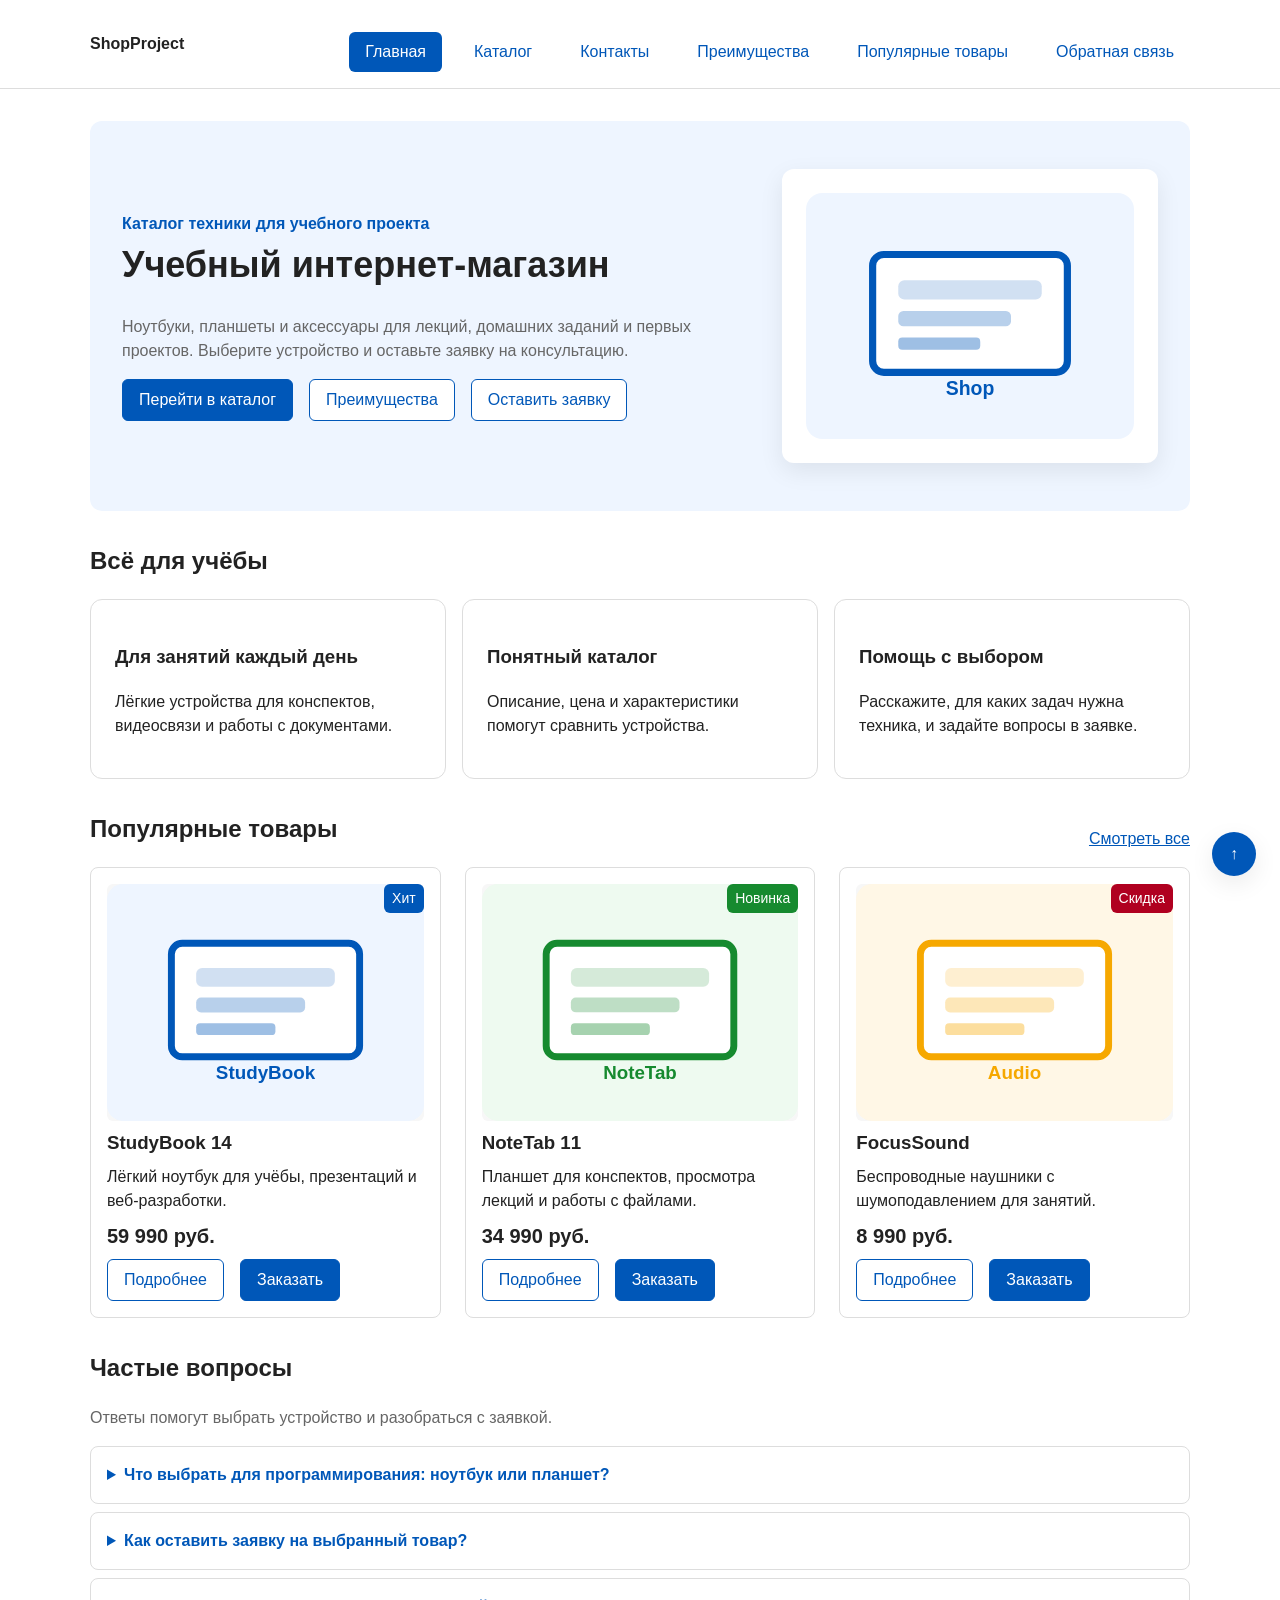
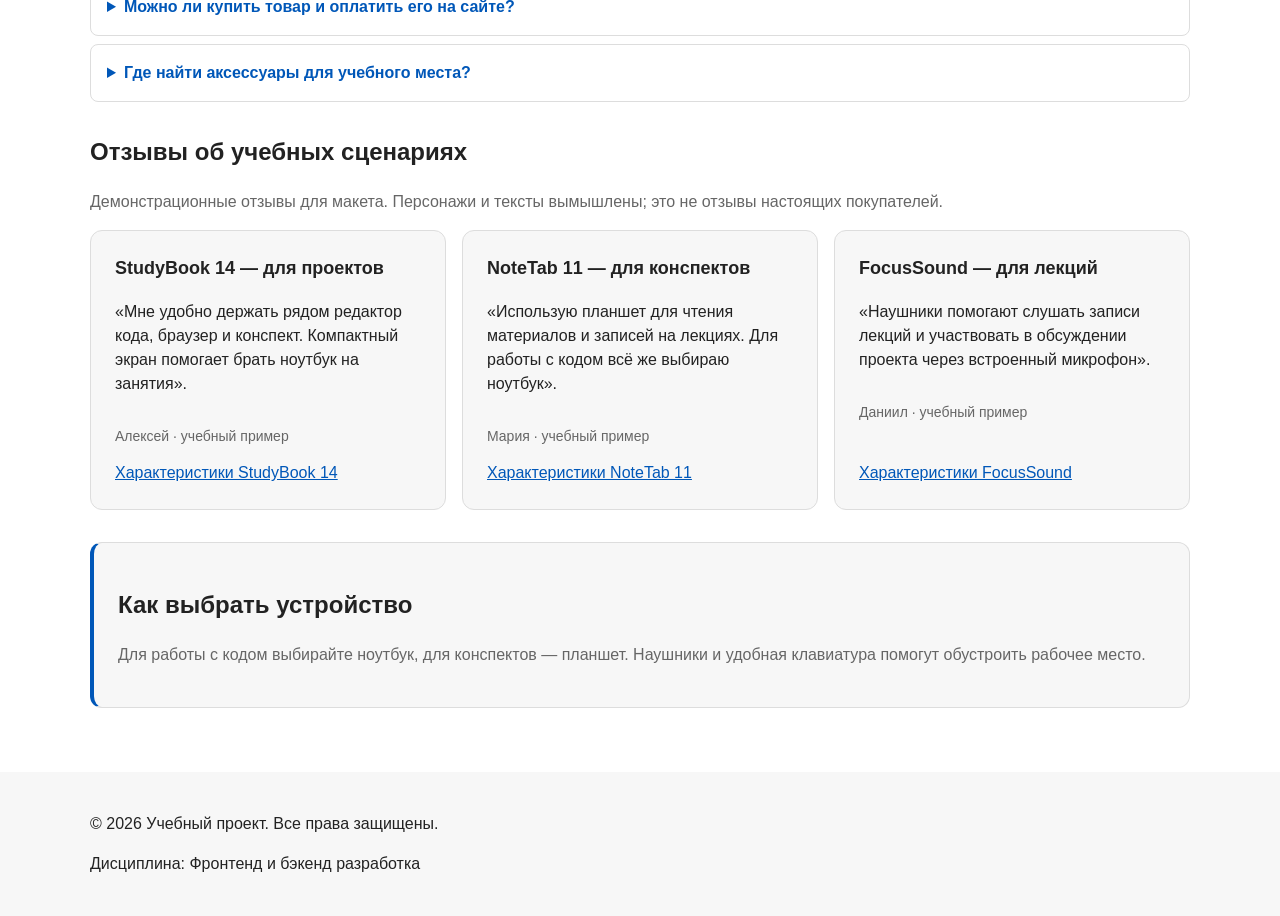
==== commit af016348: "Merge pull request #9 from slawsva/feature/pr8-improvements Add category FAQ reviews and product com" ====
--- a/index.html
+++ b/index.html
@@ -108,6 +108,52 @@
       </div>
     </section>
 
+    <section class="section faq" id="faq" aria-labelledby="faq-title">
+      <h2 class="section__title" id="faq-title">Частые вопросы</h2>
+      <p class="section__text">Ответы помогут выбрать устройство и разобраться с заявкой.</p>
+      <details class="faq__item">
+        <summary class="faq__question">Что выбрать для программирования: ноутбук или планшет?</summary>
+        <p class="faq__answer">StudyBook 14 подходит для редактора кода и учебных проектов. NoteTab 11 удобнее для чтения, лекций и рукописных конспектов. Сравните устройства в <a href="catalog.html#comparison">таблице каталога</a>.</p>
+      </details>
+      <details class="faq__item">
+        <summary class="faq__question">Как оставить заявку на выбранный товар?</summary>
+        <p class="faq__answer">На главной нажмите «Заказать» в карточке: откроется окно с выбранным товаром. В каталоге эта кнопка ведёт на страницу заявки и автоматически выбирает товар.</p>
+      </details>
+      <details class="faq__item">
+        <summary class="faq__question">Можно ли купить товар и оплатить его на сайте?</summary>
+        <p class="faq__answer">Это учебный магазин. Оплаты и настоящих заказов нет: форма проверяет данные и показывает сообщение, но не отправляет заявку на сервер.</p>
+      </details>
+      <details class="faq__item">
+        <summary class="faq__question">Где найти аксессуары для учебного места?</summary>
+        <p class="faq__answer">Откройте <a href="category-accessories.html">категорию «Аксессуары»</a>: в ней собраны наушники FocusSound и клавиатура CodeKeys с описаниями и ссылками на характеристики.</p>
+      </details>
+    </section>
+
+    <section class="section reviews" id="reviews" aria-labelledby="reviews-title">
+      <h2 class="section__title" id="reviews-title">Отзывы об учебных сценариях</h2>
+      <p class="section__text">Демонстрационные отзывы для макета. Персонажи и тексты вымышлены; это не отзывы настоящих покупателей.</p>
+      <div class="reviews__list">
+        <article class="review-card">
+          <h3 class="review-card__title">StudyBook 14 — для проектов</h3>
+          <blockquote class="review-card__quote">«Мне удобно держать рядом редактор кода, браузер и конспект. Компактный экран помогает брать ноутбук на занятия».</blockquote>
+          <p class="review-card__author">Алексей · учебный пример</p>
+          <a class="review-card__link" href="product.html">Характеристики StudyBook 14</a>
+        </article>
+        <article class="review-card">
+          <h3 class="review-card__title">NoteTab 11 — для конспектов</h3>
+          <blockquote class="review-card__quote">«Использую планшет для чтения материалов и записей на лекциях. Для работы с кодом всё же выбираю ноутбук».</blockquote>
+          <p class="review-card__author">Мария · учебный пример</p>
+          <a class="review-card__link" href="product-notetab.html">Характеристики NoteTab 11</a>
+        </article>
+        <article class="review-card">
+          <h3 class="review-card__title">FocusSound — для лекций</h3>
+          <blockquote class="review-card__quote">«Наушники помогают слушать записи лекций и участвовать в обсуждении проекта через встроенный микрофон».</blockquote>
+          <p class="review-card__author">Даниил · учебный пример</p>
+          <a class="review-card__link" href="product-focussound.html">Характеристики FocusSound</a>
+        </article>
+      </div>
+    </section>
+
     <aside class="aside-info">
       <h2 class="aside-info__title">Как выбрать устройство</h2>
       <p class="aside-info__text">
--- a/css/style.css
+++ b/css/style.css
@@ -618,3 +618,68 @@
     grid-template-areas: "filters" "products";
   }
 }
+
+/* Практическая №8: FAQ, отзывы, сравнение и категория */
+.faq__item {
+  margin-bottom: var(--space-sm);
+  border: 1px solid var(--color-border);
+  border-radius: var(--radius-md);
+  background-color: var(--color-bg);
+}
+.faq__question {
+  padding: var(--space-md);
+  color: var(--color-primary);
+  font-weight: bold;
+  cursor: pointer;
+}
+.faq__question:hover {
+  background-color: var(--color-surface-accent);
+}
+.faq__question:focus-visible,
+.table-wrap:focus-visible {
+  outline: 2px solid var(--color-primary);
+  outline-offset: 3px;
+}
+.faq__answer {
+  margin: 0;
+  padding: 0 var(--space-md) var(--space-md);
+}
+.reviews__list {
+  display: grid;
+  grid-template-columns: repeat(3, minmax(0, 1fr));
+  gap: var(--space-md);
+}
+.review-card {
+  display: flex;
+  flex-direction: column;
+  padding: var(--space-lg);
+  border: 1px solid var(--color-border);
+  border-radius: var(--radius-lg);
+  background-color: var(--color-surface);
+}
+.review-card__title {
+  margin-top: 0;
+  font-size: 18px;
+}
+.review-card__quote {
+  margin: 0 0 var(--space-md);
+}
+.review-card__author {
+  color: var(--color-muted);
+  font-size: 14px;
+}
+.review-card__link {
+  margin-top: auto;
+}
+.comparison__table {
+  min-width: 800px;
+}
+.products-grid--category {
+  grid-template-columns: repeat(2, minmax(0, 1fr));
+}
+@media (max-width: 860px) {
+  .reviews__list,
+  .products-grid--category {
+    grid-template-columns: 1fr;
+  }
+}
